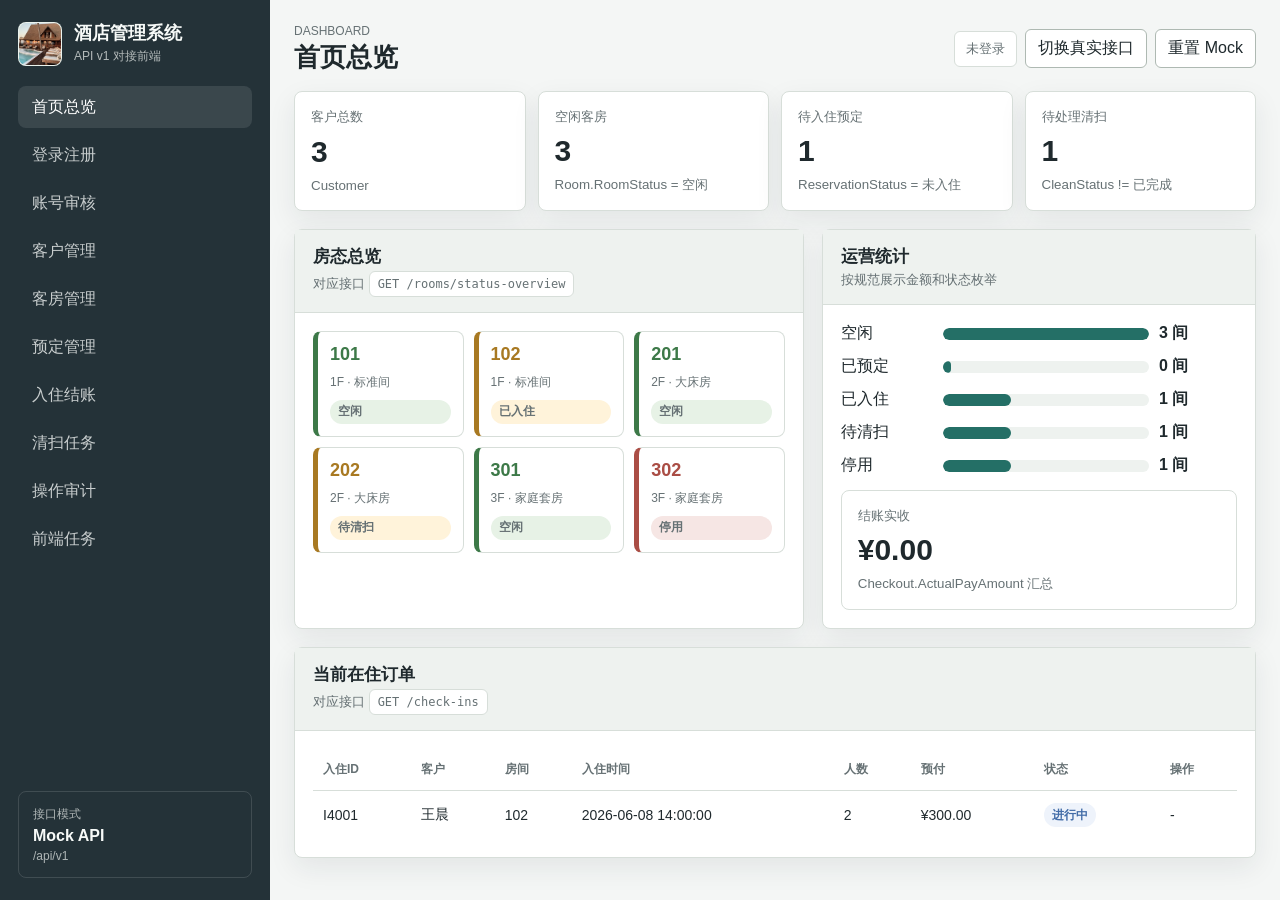
==== hotel-frontend-minimal/index.html @ f8ab9a73 "feat: add minimal hotel frontend" ====
<!doctype html>
<html lang="zh-CN">
  <head>
    <meta charset="UTF-8" />
    <meta name="viewport" content="width=device-width, initial-scale=1.0" />
    <title>酒店管理系统 - 规范版前端</title>
    <link rel="stylesheet" href="./styles.css" />
  </head>
  <body>
    <div class="app-shell">
      <aside class="sidebar">
        <div class="brand">
          <img
            class="brand-image"
            src="./assets/hotel.jpg"
            alt="酒店外观"
          />
          <div>
            <h1>酒店管理系统</h1>
            <p>API v1 对接前端</p>
          </div>
        </div>
        <nav id="navList" class="nav-list" aria-label="系统导航"></nav>
        <section class="session-box">
          <span>接口模式</span>
          <strong id="apiModeLabel">Mock API</strong>
          <small id="apiBaseLabel">/api/v1</small>
        </section>
      </aside>

      <main class="workspace">
        <header class="topbar">
          <div>
            <p id="pageKicker" class="kicker">Dashboard</p>
            <h2 id="pageTitle">首页总览</h2>
          </div>
          <div class="topbar-actions">
            <div class="account-chip" id="accountChip">未登录</div>
            <button id="toggleApiMode" class="secondary-button" type="button">切换真实接口</button>
            <button id="resetMockData" class="secondary-button" type="button">重置 Mock</button>
          </div>
        </header>

        <section id="viewRoot" class="view-root" aria-live="polite"></section>
      </main>
    </div>

    <div id="toastStack" class="toast-stack" aria-live="assertive"></div>
    <script src="./app.js"></script>
  </body>
</html>
---- hotel-frontend-minimal/styles.css ----
:root {
  --bg: #f4f6f5;
  --panel: #ffffff;
  --panel-soft: #eef2ef;
  --line: #d7ded9;
  --line-strong: #aeb9b2;
  --text: #1f292d;
  --muted: #667174;
  --primary: #246f66;
  --primary-dark: #155951;
  --accent: #9a673c;
  --blue: #436da8;
  --purple: #745b86;
  --warning: #a87922;
  --danger: #aa4d45;
  --ok: #3d7948;
  --shadow: 0 10px 28px rgba(31, 41, 45, 0.08);
}

* {
  box-sizing: border-box;
}

html,
body {
  margin: 0;
  min-height: 100%;
  background: var(--bg);
  color: var(--text);
  font-family:
    -apple-system, BlinkMacSystemFont, "Segoe UI", "PingFang SC",
    "Microsoft YaHei", sans-serif;
  letter-spacing: 0;
}

button,
input,
select {
  font: inherit;
}

button {
  border: 0;
}

.app-shell {
  display: grid;
  grid-template-columns: 270px minmax(0, 1fr);
  min-height: 100vh;
}

.sidebar {
  position: sticky;
  top: 0;
  display: flex;
  flex-direction: column;
  gap: 20px;
  height: 100vh;
  padding: 22px 18px;
  background: #243238;
  color: #f7faf8;
}

.brand {
  display: flex;
  align-items: center;
  gap: 12px;
}

.brand-image {
  width: 44px;
  height: 44px;
  border-radius: 8px;
  object-fit: cover;
  border: 1px solid rgba(255, 255, 255, 0.18);
  background: #e6f0ea;
}

.brand h1 {
  margin: 0;
  font-size: 18px;
  line-height: 1.2;
}

.brand p {
  margin: 3px 0 0;
  color: rgba(247, 250, 248, 0.68);
  font-size: 12px;
}

.nav-list {
  display: grid;
  gap: 6px;
}

.nav-button {
  display: block;
  align-items: center;
  min-height: 42px;
  padding: 9px 14px;
  border-radius: 8px;
  background: transparent;
  color: rgba(247, 250, 248, 0.78);
  text-align: left;
  cursor: pointer;
}

.nav-button:hover,
.nav-button.active {
  background: rgba(255, 255, 255, 0.1);
  color: #ffffff;
}

.session-box {
  display: grid;
  gap: 4px;
  margin-top: auto;
  padding: 14px;
  border: 1px solid rgba(255, 255, 255, 0.13);
  border-radius: 8px;
}

.session-box span,
.session-box small {
  color: rgba(247, 250, 248, 0.66);
  font-size: 12px;
}

.workspace {
  min-width: 0;
  padding: 24px;
}

.topbar {
  display: flex;
  align-items: center;
  justify-content: space-between;
  gap: 18px;
  margin-bottom: 18px;
}

.kicker {
  margin: 0;
  color: var(--muted);
  font-size: 12px;
  text-transform: uppercase;
}

.topbar h2 {
  margin: 4px 0 0;
  font-size: 26px;
  line-height: 1.2;
}

.topbar-actions,
.toolbar,
.row-actions {
  display: flex;
  align-items: center;
  gap: 8px;
  flex-wrap: wrap;
}

.account-chip {
  min-height: 36px;
  padding: 8px 11px;
  border: 1px solid var(--line);
  border-radius: 6px;
  background: #ffffff;
  color: var(--muted);
  font-size: 13px;
}

.view-root {
  display: grid;
  gap: 18px;
}

.panel,
.metric-card {
  border: 1px solid var(--line);
  border-radius: 8px;
  background: var(--panel);
  box-shadow: var(--shadow);
}

.panel-header {
  display: flex;
  align-items: center;
  justify-content: space-between;
  gap: 14px;
  padding: 15px 18px;
  border-bottom: 1px solid var(--line);
  background: var(--panel-soft);
}

.panel-title {
  display: grid;
  gap: 3px;
}

.panel-title h3 {
  margin: 0;
  font-size: 17px;
}

.panel-title p {
  margin: 0;
  color: var(--muted);
  font-size: 13px;
}

.panel-body {
  padding: 18px;
}

.metrics-grid {
  display: grid;
  grid-template-columns: repeat(4, minmax(0, 1fr));
  gap: 12px;
}

.metric-card {
  display: grid;
  gap: 10px;
  min-height: 116px;
  padding: 16px;
}

.metric-card span {
  color: var(--muted);
  font-size: 13px;
}

.metric-card strong {
  font-size: 30px;
  line-height: 1;
}

.metric-card small {
  color: var(--muted);
}

.split-layout {
  display: grid;
  grid-template-columns: minmax(0, 1.08fr) minmax(340px, 0.92fr);
  gap: 18px;
}

.form-grid {
  display: grid;
  grid-template-columns: repeat(4, minmax(150px, 1fr));
  gap: 12px;
}

.form-grid.compact {
  grid-template-columns: repeat(3, minmax(150px, 1fr));
}

.field {
  display: grid;
  gap: 6px;
}

.field.full {
  grid-column: 1 / -1;
}

.field span {
  color: var(--muted);
  font-size: 13px;
}

.field input,
.field select,
.toolbar input,
.toolbar select {
  width: 100%;
  min-height: 38px;
  padding: 8px 10px;
  border: 1px solid var(--line-strong);
  border-radius: 6px;
  background: #ffffff;
  color: var(--text);
}

.toolbar input,
.toolbar select {
  width: auto;
  min-width: 190px;
}

.field input:focus,
.field select:focus,
.toolbar input:focus,
.toolbar select:focus {
  border-color: var(--primary);
  outline: 2px solid rgba(36, 111, 102, 0.16);
}

.primary-button,
.secondary-button,
.danger-button,
.tiny-button {
  display: inline-flex;
  align-items: center;
  justify-content: center;
  min-height: 38px;
  padding: 8px 12px;
  border-radius: 6px;
  cursor: pointer;
  white-space: nowrap;
}

.primary-button {
  background: var(--primary);
  color: #ffffff;
}

.primary-button:hover {
  background: var(--primary-dark);
}

.secondary-button {
  border: 1px solid var(--line-strong);
  background: #ffffff;
  color: var(--text);
}

.secondary-button:hover,
.tiny-button:hover {
  background: var(--panel-soft);
}

.danger-button {
  background: #fff0ef;
  color: var(--danger);
}

.tiny-button {
  min-height: 30px;
  padding: 5px 9px;
  border: 1px solid var(--line);
  background: #ffffff;
  color: var(--text);
  font-size: 13px;
}

.api-badge {
  display: inline-flex;
  align-items: center;
  min-height: 26px;
  padding: 4px 8px;
  border: 1px solid var(--line);
  border-radius: 6px;
  background: #ffffff;
  color: var(--muted);
  font-family: ui-monospace, SFMono-Regular, Menlo, monospace;
  font-size: 12px;
}

.table-wrap {
  width: 100%;
  overflow-x: auto;
}

table {
  width: 100%;
  min-width: 860px;
  border-collapse: collapse;
}

th,
td {
  padding: 12px 10px;
  border-bottom: 1px solid var(--line);
  text-align: left;
  vertical-align: middle;
}

th {
  color: var(--muted);
  font-size: 12px;
  font-weight: 700;
}

td {
  font-size: 14px;
}

tr:last-child td {
  border-bottom: 0;
}

.status-pill {
  display: inline-flex;
  align-items: center;
  min-height: 24px;
  padding: 3px 8px;
  border-radius: 999px;
  font-size: 12px;
  font-weight: 700;
}

.status-free,
.status-success {
  background: #e7f2e6;
  color: var(--ok);
}

.status-booked,
.status-running,
.status-enabled {
  background: #eef3fb;
  color: var(--blue);
}

.status-pending,
.status-occupied {
  background: #fff3da;
  color: var(--warning);
}

.status-cleaning {
  background: #f0e9f5;
  color: var(--purple);
}

.status-disabled,
.status-ended,
.status-cancelled,
.status-rejected {
  background: #f6e6e4;
  color: var(--danger);
}

.room-board {
  display: grid;
  grid-template-columns: repeat(auto-fill, minmax(112px, 1fr));
  gap: 10px;
}

.room-tile {
  display: grid;
  gap: 8px;
  min-height: 106px;
  padding: 12px;
  border: 1px solid var(--line);
  border-left: 5px solid var(--line-strong);
  border-radius: 8px;
  background: #ffffff;
}

.room-tile strong {
  font-size: 18px;
}

.room-tile span {
  color: var(--muted);
  font-size: 12px;
}

.room-tile.status-free {
  border-left-color: var(--ok);
}

.room-tile.status-occupied,
.room-tile.status-pending {
  border-left-color: var(--warning);
}

.room-tile.status-cleaning {
  border-left-color: var(--purple);
}

.room-tile.status-disabled {
  border-left-color: var(--danger);
}

.chart-list {
  display: grid;
  gap: 12px;
}

.chart-row {
  display: grid;
  grid-template-columns: 92px minmax(0, 1fr) 78px;
  align-items: center;
  gap: 10px;
}

.chart-track {
  height: 12px;
  overflow: hidden;
  border-radius: 999px;
  background: var(--panel-soft);
}

.chart-bar {
  height: 100%;
  min-width: 4px;
  border-radius: 999px;
  background: var(--primary);
}

.empty-state {
  padding: 28px;
  border: 1px dashed var(--line-strong);
  border-radius: 8px;
  color: var(--muted);
  text-align: center;
}

.request-preview {
  display: grid;
  gap: 8px;
  padding: 12px;
  border: 1px solid var(--line);
  border-radius: 8px;
  background: #fbfcfb;
}

.request-preview code {
  color: var(--primary-dark);
  font-family: ui-monospace, SFMono-Regular, Menlo, monospace;
  font-size: 12px;
  word-break: break-all;
}

.task-list {
  display: grid;
  gap: 10px;
}

.task-item {
  display: grid;
  grid-template-columns: 34px minmax(0, 1fr) auto;
  align-items: center;
  gap: 12px;
  padding: 12px;
  border: 1px solid var(--line);
  border-radius: 8px;
  background: #ffffff;
}

.task-index {
  display: grid;
  width: 28px;
  height: 28px;
  place-items: center;
  border-radius: 6px;
  background: var(--panel-soft);
  color: var(--muted);
  font-size: 12px;
  font-weight: 800;
}

.task-item h4 {
  margin: 0 0 3px;
  font-size: 14px;
}

.task-item p {
  margin: 0;
  color: var(--muted);
  font-size: 13px;
}

.toast-stack {
  position: fixed;
  right: 18px;
  bottom: 18px;
  z-index: 20;
  display: grid;
  gap: 8px;
  width: min(360px, calc(100vw - 36px));
}

.toast {
  padding: 12px 14px;
  border: 1px solid var(--line);
  border-left: 5px solid var(--primary);
  border-radius: 8px;
  background: #ffffff;
  box-shadow: var(--shadow);
}

.toast.error {
  border-left-color: var(--danger);
}

.toast strong {
  display: block;
  margin-bottom: 2px;
}

.toast span {
  color: var(--muted);
  font-size: 13px;
}

@media (max-width: 1120px) {
  .app-shell {
    grid-template-columns: 1fr;
  }

  .sidebar {
    position: static;
    height: auto;
  }

  .nav-list {
    grid-template-columns: repeat(4, minmax(0, 1fr));
  }

  .session-box {
    display: none;
  }

  .metrics-grid,
  .split-layout {
    grid-template-columns: repeat(2, minmax(0, 1fr));
  }
}

@media (max-width: 740px) {
  .workspace,
  .sidebar {
    padding: 16px;
  }

  .topbar,
  .panel-header {
    align-items: stretch;
    flex-direction: column;
  }

  .nav-list,
  .metrics-grid,
  .split-layout,
  .form-grid,
  .form-grid.compact {
    grid-template-columns: 1fr;
  }

  .topbar h2 {
    font-size: 22px;
  }

  .toolbar input,
  .toolbar select {
    width: 100%;
  }

  .chart-row {
    grid-template-columns: 80px minmax(0, 1fr) 64px;
  }

  .task-item {
    grid-template-columns: 34px minmax(0, 1fr);
  }

  .task-item .status-pill {
    grid-column: 2;
    justify-self: start;
  }
}
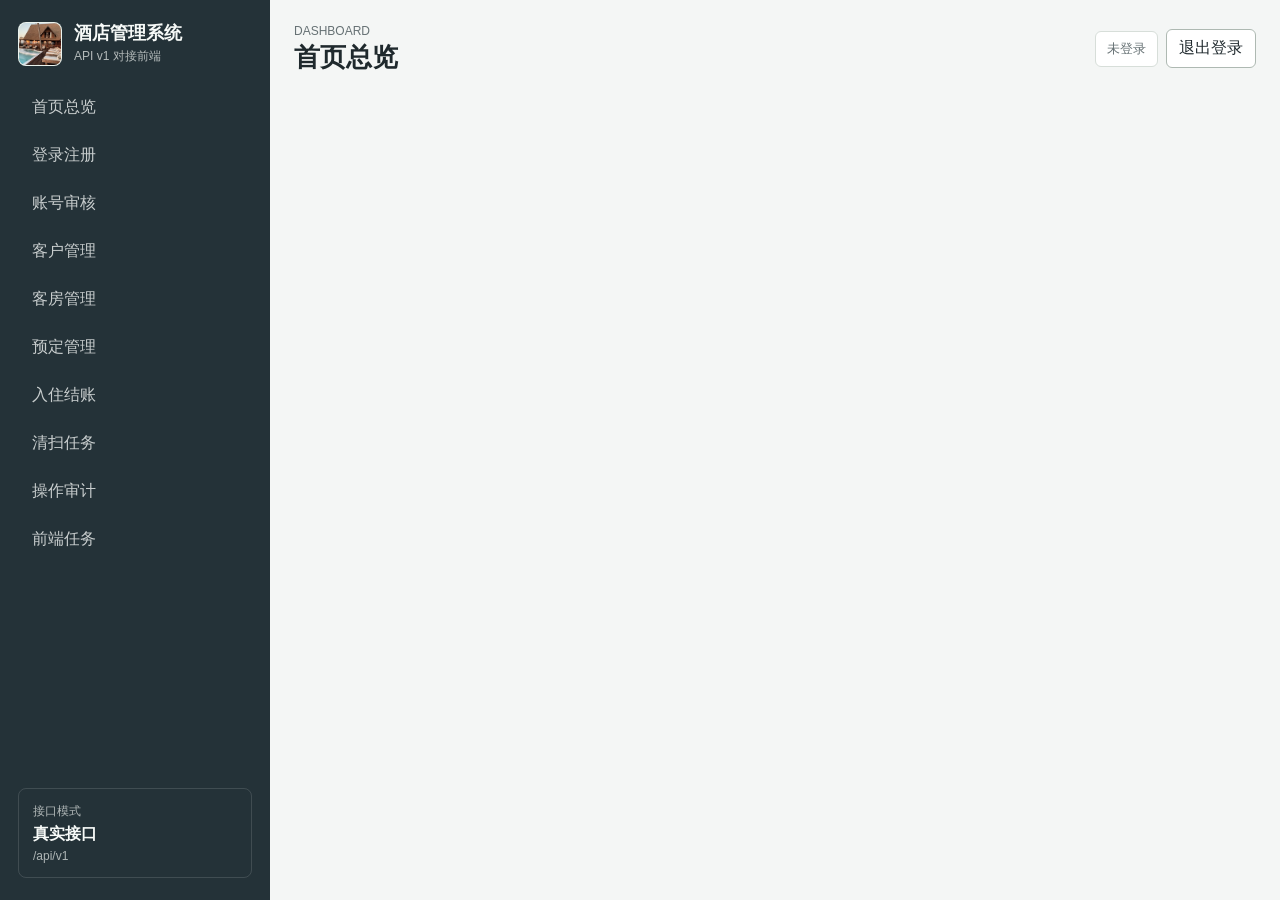
==== commit 62e0a9c9: "fix: bust frontend cache for auth routing" ====
--- a/hotel-frontend-minimal/index.html
+++ b/hotel-frontend-minimal/index.html
@@ -4,7 +4,7 @@
     <meta charset="UTF-8" />
     <meta name="viewport" content="width=device-width, initial-scale=1.0" />
     <title>酒店管理系统 - 规范版前端</title>
-    <link rel="stylesheet" href="./styles.css" />
+    <link rel="stylesheet" href="./styles.css?v=20260609-auth-cache" />
   </head>
   <body>
     <div class="app-shell">
@@ -23,7 +23,7 @@
         <nav id="navList" class="nav-list" aria-label="系统导航"></nav>
         <section class="session-box">
           <span>接口模式</span>
-          <strong id="apiModeLabel">Mock API</strong>
+          <strong id="apiModeLabel">真实接口</strong>
           <small id="apiBaseLabel">/api/v1</small>
         </section>
       </aside>
@@ -36,8 +36,7 @@
           </div>
           <div class="topbar-actions">
             <div class="account-chip" id="accountChip">未登录</div>
-            <button id="toggleApiMode" class="secondary-button" type="button">切换真实接口</button>
-            <button id="resetMockData" class="secondary-button" type="button">重置 Mock</button>
+            <button id="logoutSession" class="secondary-button" type="button">退出登录</button>
           </div>
         </header>
 
@@ -46,6 +45,6 @@
     </div>
 
     <div id="toastStack" class="toast-stack" aria-live="assertive"></div>
-    <script src="./app.js"></script>
+    <script src="./app.js?v=20260609-auth-cache"></script>
   </body>
 </html>
--- a/hotel-frontend-minimal/styles.css
+++ b/hotel-frontend-minimal/styles.css
@@ -126,6 +126,11 @@
   font-size: 12px;
 }
 
+.sidebar.logged-out .nav-list,
+.sidebar.logged-out .session-box {
+  display: none;
+}
+
 .workspace {
   min-width: 0;
   padding: 24px;
@@ -159,6 +164,10 @@
   align-items: center;
   gap: 8px;
   flex-wrap: wrap;
+}
+
+.hidden {
+  display: none !important;
 }
 
 .account-chip {
@@ -254,12 +263,13 @@
 }
 
 .form-grid.compact {
-  grid-template-columns: repeat(3, minmax(150px, 1fr));
+  grid-template-columns: repeat(auto-fit, minmax(140px, 1fr));
 }
 
 .field {
   display: grid;
   gap: 6px;
+  min-width: 0;
 }
 
 .field.full {
@@ -276,6 +286,7 @@
 .toolbar input,
 .toolbar select {
   width: 100%;
+  min-width: 0;
   min-height: 38px;
   padding: 8px 10px;
   border: 1px solid var(--line-strong);
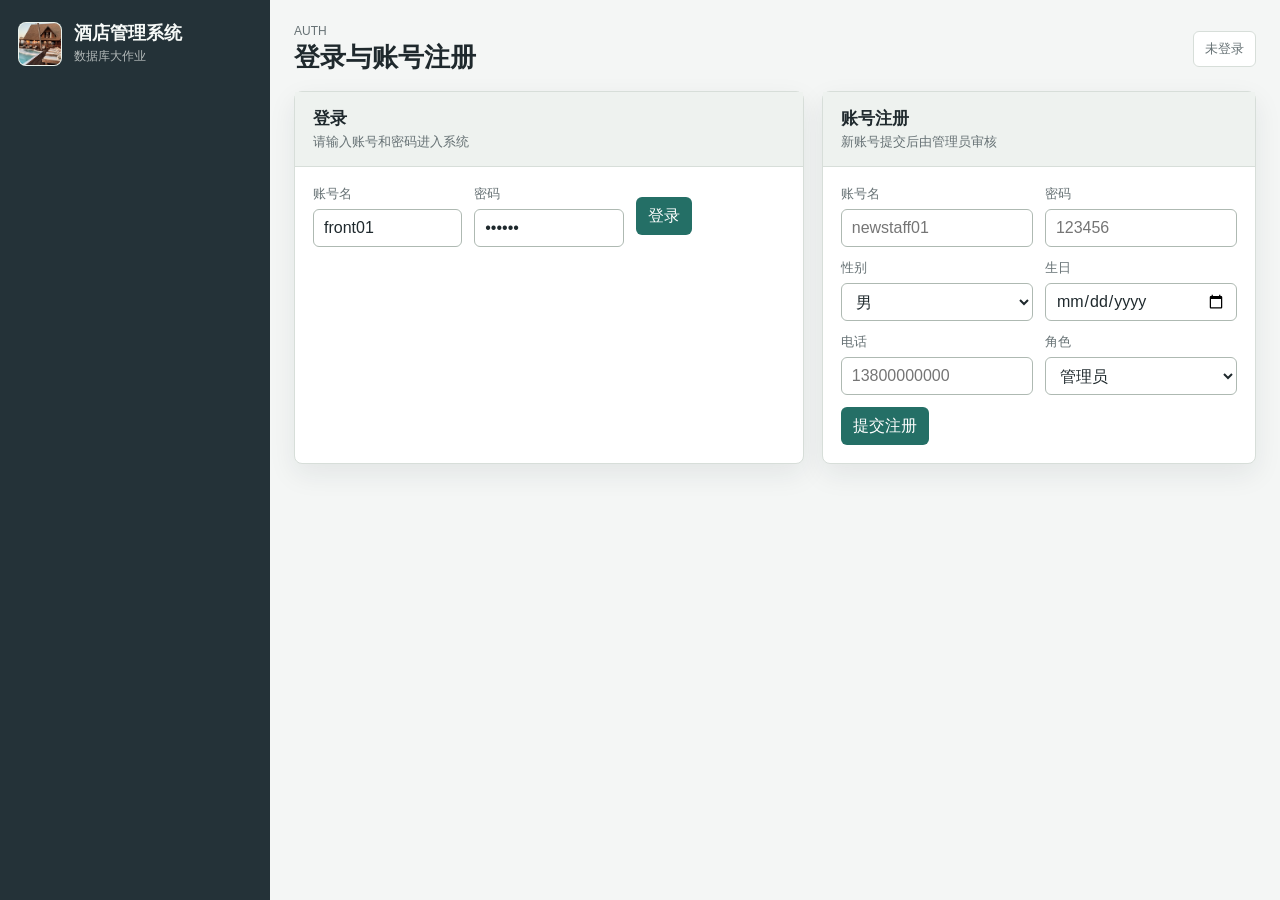
==== commit c7f2480c: "fix: polish hotel system frontend and data workflow" ====
--- a/hotel-frontend-minimal/index.html
+++ b/hotel-frontend-minimal/index.html
@@ -3,8 +3,8 @@
   <head>
     <meta charset="UTF-8" />
     <meta name="viewport" content="width=device-width, initial-scale=1.0" />
-    <title>酒店管理系统 - 规范版前端</title>
-    <link rel="stylesheet" href="./styles.css?v=20260609-auth-cache" />
+    <title>酒店管理系统 - 数据库大作业</title>
+    <link rel="stylesheet" href="./styles.css?v=20260610-polished" />
   </head>
   <body>
     <div class="app-shell">
@@ -17,15 +17,10 @@
           />
           <div>
             <h1>酒店管理系统</h1>
-            <p>API v1 对接前端</p>
+            <p>数据库大作业</p>
           </div>
         </div>
         <nav id="navList" class="nav-list" aria-label="系统导航"></nav>
-        <section class="session-box">
-          <span>接口模式</span>
-          <strong id="apiModeLabel">真实接口</strong>
-          <small id="apiBaseLabel">/api/v1</small>
-        </section>
       </aside>
 
       <main class="workspace">
@@ -45,6 +40,6 @@
     </div>
 
     <div id="toastStack" class="toast-stack" aria-live="assertive"></div>
-    <script src="./app.js?v=20260609-auth-cache"></script>
+    <script src="./app.js?v=20260610-polished"></script>
   </body>
 </html>
--- a/hotel-frontend-minimal/styles.css
+++ b/hotel-frontend-minimal/styles.css
@@ -111,23 +111,7 @@
   color: #ffffff;
 }
 
-.session-box {
-  display: grid;
-  gap: 4px;
-  margin-top: auto;
-  padding: 14px;
-  border: 1px solid rgba(255, 255, 255, 0.13);
-  border-radius: 8px;
-}
-
-.session-box span,
-.session-box small {
-  color: rgba(247, 250, 248, 0.66);
-  font-size: 12px;
-}
-
-.sidebar.logged-out .nav-list,
-.sidebar.logged-out .session-box {
+.sidebar.logged-out .nav-list {
   display: none;
 }
 
@@ -357,19 +341,6 @@
   font-size: 13px;
 }
 
-.api-badge {
-  display: inline-flex;
-  align-items: center;
-  min-height: 26px;
-  padding: 4px 8px;
-  border: 1px solid var(--line);
-  border-radius: 6px;
-  background: #ffffff;
-  color: var(--muted);
-  font-family: ui-monospace, SFMono-Regular, Menlo, monospace;
-  font-size: 12px;
-}
-
 .table-wrap {
   width: 100%;
   overflow-x: auto;
@@ -522,61 +493,6 @@
   text-align: center;
 }
 
-.request-preview {
-  display: grid;
-  gap: 8px;
-  padding: 12px;
-  border: 1px solid var(--line);
-  border-radius: 8px;
-  background: #fbfcfb;
-}
-
-.request-preview code {
-  color: var(--primary-dark);
-  font-family: ui-monospace, SFMono-Regular, Menlo, monospace;
-  font-size: 12px;
-  word-break: break-all;
-}
-
-.task-list {
-  display: grid;
-  gap: 10px;
-}
-
-.task-item {
-  display: grid;
-  grid-template-columns: 34px minmax(0, 1fr) auto;
-  align-items: center;
-  gap: 12px;
-  padding: 12px;
-  border: 1px solid var(--line);
-  border-radius: 8px;
-  background: #ffffff;
-}
-
-.task-index {
-  display: grid;
-  width: 28px;
-  height: 28px;
-  place-items: center;
-  border-radius: 6px;
-  background: var(--panel-soft);
-  color: var(--muted);
-  font-size: 12px;
-  font-weight: 800;
-}
-
-.task-item h4 {
-  margin: 0 0 3px;
-  font-size: 14px;
-}
-
-.task-item p {
-  margin: 0;
-  color: var(--muted);
-  font-size: 13px;
-}
-
 .toast-stack {
   position: fixed;
   right: 18px;
@@ -624,10 +540,6 @@
     grid-template-columns: repeat(4, minmax(0, 1fr));
   }
 
-  .session-box {
-    display: none;
-  }
-
   .metrics-grid,
   .split-layout {
     grid-template-columns: repeat(2, minmax(0, 1fr));
@@ -667,12 +579,4 @@
     grid-template-columns: 80px minmax(0, 1fr) 64px;
   }
 
-  .task-item {
-    grid-template-columns: 34px minmax(0, 1fr);
-  }
-
-  .task-item .status-pill {
-    grid-column: 2;
-    justify-self: start;
-  }
-}
+}
